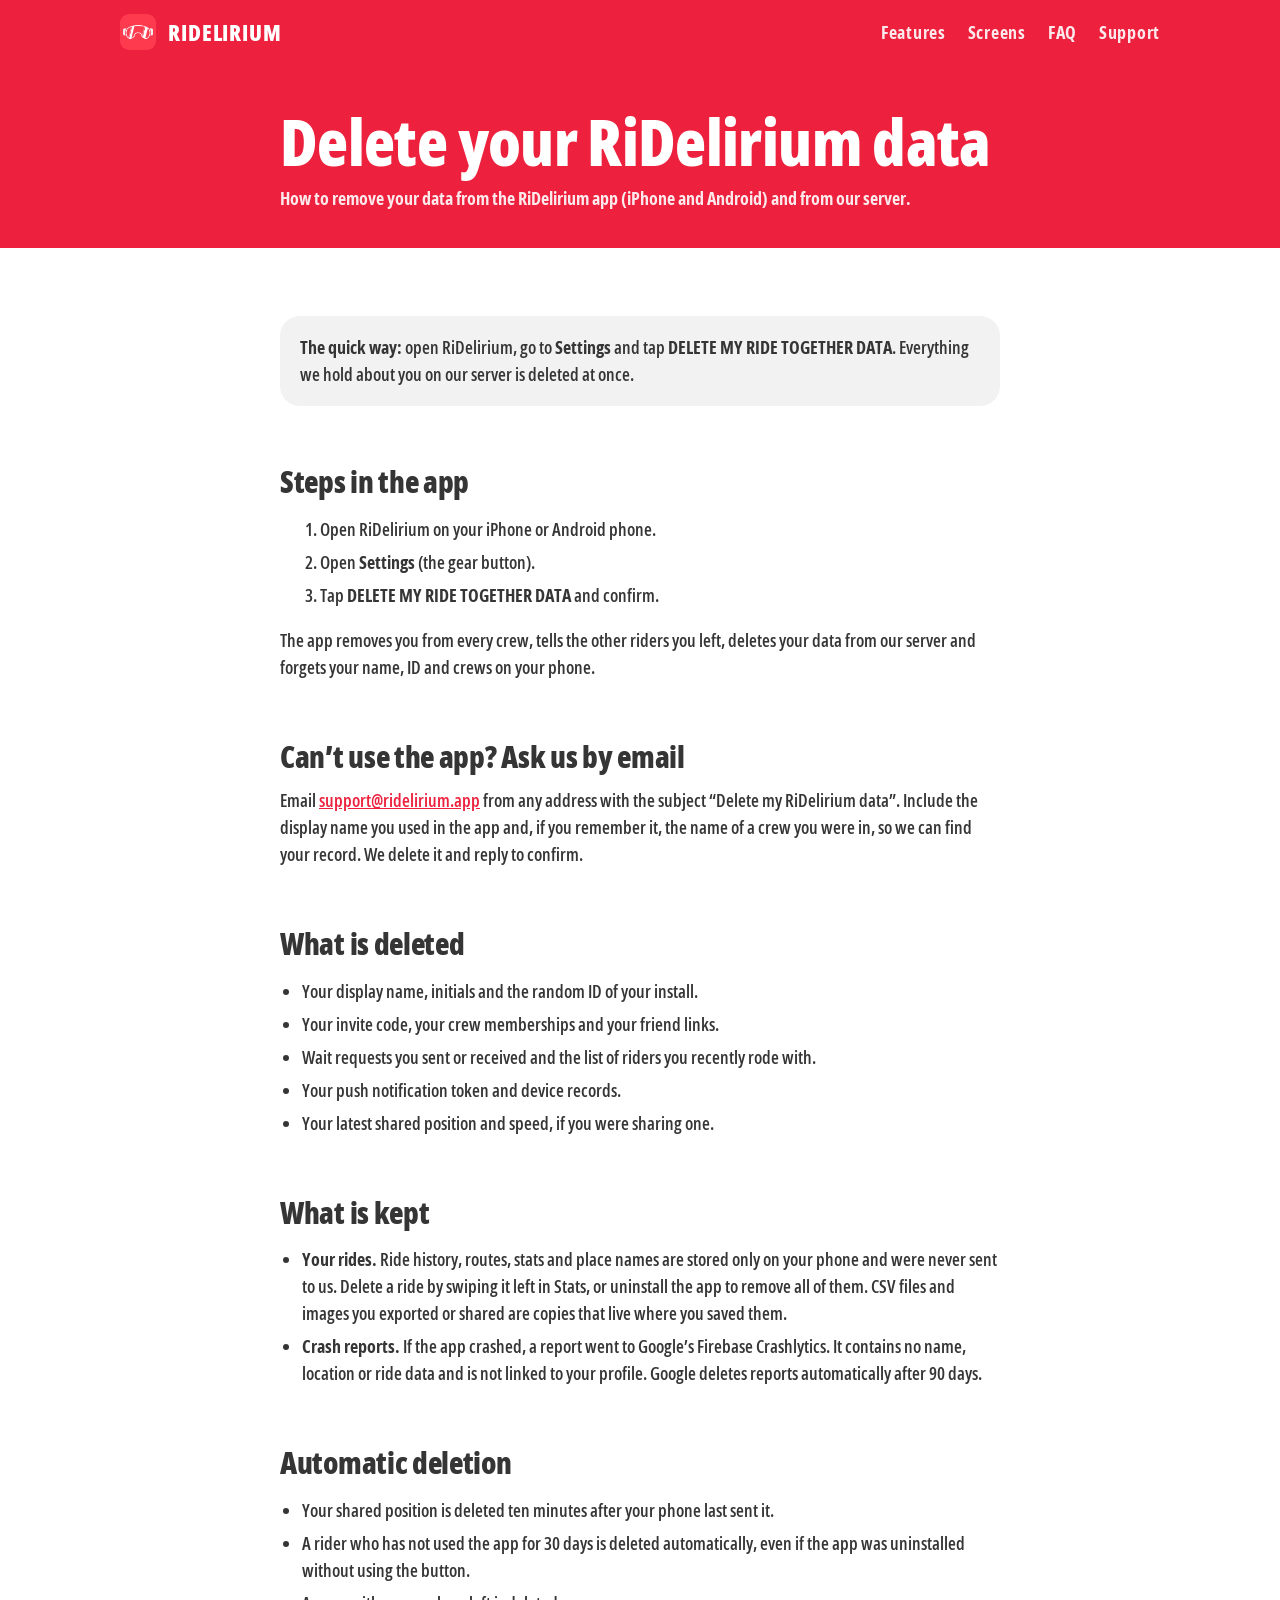
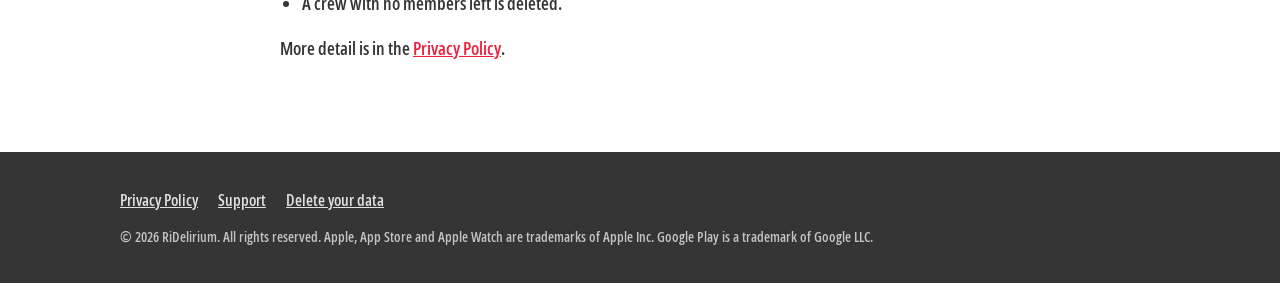
==== RiDelirium-Web/delete-data.html @ 4a427552 "Add on-device AI ride insights and lower Android minSdk to 24 - Add AiInsights (Gemini Nano via ML K" ====
<!doctype html>
<html lang="en">
<head>
<meta charset="utf-8">
<meta name="viewport" content="width=device-width, initial-scale=1">
<title>Delete your data — RiDelirium</title>
<meta name="description" content="How to delete your RiDelirium data, what is deleted and what is kept.">
<meta name="theme-color" content="#ED213D">
<link rel="icon" type="image/png" href="assets/favicon.png">
<link rel="apple-touch-icon" href="assets/apple-touch-icon.png">
<meta property="og:title" content="Delete your data — RiDelirium">
<meta property="og:description" content="How to delete your RiDelirium data, what is deleted and what is kept.">
<meta property="og:image" content="assets/icon-512.png">
<link rel="stylesheet" href="css/style.css">
</head>
<body>
<a class="skip" href="#main">Skip to content</a>
<header class="site-header">
  <div class="wrap">
    <a class="brand" href="index.html"><img src="assets/icon-512.png" alt="" width="36" height="36">RIDELIRIUM</a>
    <nav class="nav" aria-label="Main">
      <a class="hide-sm" href="index.html#features">Features</a>
      <a class="hide-sm" href="index.html#screens">Screens</a>
      <a href="index.html#faq">FAQ</a>
      <a href="support.html">Support</a>
    </nav>
  </div>
</header>

<main id="main">
<div class="doc-hero"><div class="wrap" style="max-width:760px"><h1>Delete your RiDelirium data</h1><p>How to remove your data from the RiDelirium app (iPhone and Android) and from our server.</p></div></div>
<div class="doc"><div class="wrap">

<div class="callout"><strong>The quick way:</strong> open RiDelirium, go to <strong>Settings</strong> and tap <strong>DELETE MY RIDE TOGETHER DATA</strong>. Everything we hold about you on our server is deleted at once.</div>

<h2>Steps in the app</h2>
<ol>
  <li>Open RiDelirium on your iPhone or Android phone.</li>
  <li>Open <strong>Settings</strong> (the gear button).</li>
  <li>Tap <strong>DELETE MY RIDE TOGETHER DATA</strong> and confirm.</li>
</ol>
<p>The app removes you from every crew, tells the other riders you left, deletes your data from our server and forgets your name, ID and crews on your phone.</p>

<h2>Can’t use the app? Ask us by email</h2>
<p>Email <a data-u="support" data-d="ridelirium.app" href="#" rel="nofollow">support [at] ridelirium.app</a> from any address with the subject “Delete my RiDelirium data”. Include the display name you used in the app and, if you remember it, the name of a crew you were in, so we can find your record. We delete it and reply to confirm.</p>

<h2>What is deleted</h2>
<ul>
  <li>Your display name, initials and the random ID of your install.</li>
  <li>Your invite code, your crew memberships and your friend links.</li>
  <li>Wait requests you sent or received and the list of riders you recently rode with.</li>
  <li>Your push notification token and device records.</li>
  <li>Your latest shared position and speed, if you were sharing one.</li>
</ul>

<h2>What is kept</h2>
<ul>
  <li><strong>Your rides.</strong> Ride history, routes, stats and place names are stored only on your phone and were never sent to us. Delete a ride by swiping it left in Stats, or uninstall the app to remove all of them. CSV files and images you exported or shared are copies that live where you saved them.</li>
  <li><strong>Crash reports.</strong> If the app crashed, a report went to Google’s Firebase Crashlytics. It contains no name, location or ride data and is not linked to your profile. Google deletes reports automatically after 90 days.</li>
</ul>

<h2>Automatic deletion</h2>
<ul>
  <li>Your shared position is deleted ten minutes after your phone last sent it.</li>
  <li>A rider who has not used the app for 30 days is deleted automatically, even if the app was uninstalled without using the button.</li>
  <li>A crew with no members left is deleted.</li>
</ul>

<p>More detail is in the <a href="privacy.html">Privacy Policy</a>.</p>

</div></div>
</main>
<footer class="site-footer">
  <div class="wrap">
    <div>
      <a href="privacy.html">Privacy Policy</a><a href="support.html">Support</a><a href="delete-data.html">Delete your data</a>
    </div>
    <small>© <span id="year">2026</span> RiDelirium. All rights reserved. Apple, App Store and Apple Watch are trademarks of Apple Inc. Google Play is a trademark of Google LLC.</small>
  </div>
</footer>
<script>document.getElementById("year").textContent = new Date().getFullYear();</script>
<script src="js/mail.js" defer></script>
</body>
</html>
---- RiDelirium-Web/css/style.css ----
/* RiDelirium — marketing site. Plain CSS, no build step. Tokens come from the app's design handoff. */

@font-face { font-family: "Open Sans Condensed"; font-weight: 600; font-display: swap;
  src: url("../assets/fonts/OpenSans-CondensedSemiBold.ttf") format("truetype"); }
@font-face { font-family: "Open Sans Condensed"; font-weight: 700; font-display: swap;
  src: url("../assets/fonts/OpenSans-CondensedBold.ttf") format("truetype"); }
@font-face { font-family: "Open Sans Condensed"; font-weight: 800; font-display: swap;
  src: url("../assets/fonts/OpenSans-CondensedExtraBold.ttf") format("truetype"); }

:root {
  --red: #ED213D;
  --charcoal: #353535;
  --secondary: #8A8A8A;
  --grey: #F2F2F2;
  --grey-text: #4D4D4D;
  --divider: #E8E8E8;
  --map: #141B24;
  --sun: #FFB340;
  --lift: #4DA3FF;
  --still: #B8B8B8;
  --user: #1A7CFF;
  --radius: 20px;
  --max: 1080px;
  --font: "Open Sans Condensed", "Arial Narrow", "Helvetica Neue", Arial, sans-serif;
}

*, *::before, *::after { box-sizing: border-box; }
html { scroll-behavior: smooth; -webkit-text-size-adjust: 100%; }
body { margin: 0; font-family: var(--font); font-weight: 600; color: var(--charcoal); background: #fff; line-height: 1.5; font-size: 18px; }
img { max-width: 100%; display: block; }
a { color: var(--red); }
h1, h2, h3 { font-weight: 800; line-height: 1.05; margin: 0 0 .5em; letter-spacing: -.01em; }
p { margin: 0 0 1em; }
.wrap { max-width: var(--max); margin: 0 auto; padding: 0 20px; }
.kicker { font-weight: 700; letter-spacing: .08em; text-transform: uppercase; font-size: 14px; color: var(--red); margin-bottom: 10px; }
.skip { position: absolute; left: -999px; }
.skip:focus { left: 12px; top: 12px; background: #fff; padding: 8px 12px; z-index: 10; }

/* ---------- Header ---------- */
.site-header { background: var(--red); color: #fff; }
.site-header .wrap { display: flex; align-items: center; justify-content: space-between; height: 64px; }
.brand { display: flex; align-items: center; gap: 12px; color: #fff; text-decoration: none; font-weight: 800; font-size: 22px; letter-spacing: .04em; }
.brand img { width: 36px; height: 36px; border-radius: 9px; }
.nav { display: flex; gap: 22px; }
.nav a { color: #fff; text-decoration: none; font-weight: 700; letter-spacing: .04em; opacity: .9; }
.nav a:hover, .nav a:focus-visible { opacity: 1; text-decoration: underline; }
@media (max-width: 560px) { .nav a.hide-sm { display: none; } .nav { gap: 16px; } }

/* ---------- Hero ---------- */
.hero { background: var(--red); color: #fff; overflow: hidden; }
.hero .wrap { display: grid; gap: 40px; padding-top: 40px; padding-bottom: 0; align-items: end; }
.hero-copy { padding-bottom: 40px; }
.hero h1 { font-size: clamp(48px, 9vw, 92px); letter-spacing: -.02em; line-height: .95; }
.hero p.lead { font-size: clamp(20px, 3vw, 26px); font-weight: 700; max-width: 30ch; opacity: .95; }
.hero-phone { justify-self: center; margin-bottom: -90px; }
@media (min-width: 860px) {
  .hero .wrap { grid-template-columns: 1.1fr .9fr; padding-top: 72px; }
  .hero-copy { padding-bottom: 96px; }
}

/* ---------- Store buttons ---------- */
.stores { display: flex; flex-wrap: wrap; gap: 12px; margin-top: 28px; }
.store { display: inline-flex; flex-direction: column; justify-content: center; min-width: 190px; height: 64px; padding: 0 22px; border-radius: 18px;
  background: #fff; color: var(--charcoal); text-decoration: none; transition: transform .12s, filter .12s; }
.store small { font-size: 12px; font-weight: 700; letter-spacing: .08em; color: var(--secondary); text-transform: uppercase; line-height: 1.1; }
.store strong { font-size: 24px; font-weight: 800; line-height: 1.1; }
.store:hover { transform: translateY(-2px); }
.store:active { filter: brightness(.95); }
.store.dark { background: var(--charcoal); color: #fff; }
.store.dark small { color: rgba(255,255,255,.7); }
.cta .store { background: var(--red); color: #fff; }
.cta .store small { color: rgba(255,255,255,.8); }
.cta .store.dark { background: var(--charcoal); }
.note-soon { font-size: 14px; opacity: .85; margin-top: 12px; }

/* ---------- Sections ---------- */
section { padding: 72px 0; }
section.tinted { background: var(--grey); }
section h2 { font-size: clamp(34px, 5vw, 52px); }
.sub { color: var(--grey-text); font-weight: 600; max-width: 56ch; font-size: 20px; }
.first-after-hero { padding-top: 150px; }

.features { display: grid; gap: 16px; margin-top: 36px; grid-template-columns: repeat(auto-fit, minmax(300px, 1fr)); }
.card { background: #fff; border-radius: 28px; padding: 26px 24px; box-shadow: 0 14px 40px rgba(0,0,0,.08); }
section:not(.tinted) .card { background: var(--grey); box-shadow: none; }
.card .ico { width: 44px; height: 44px; border-radius: 14px; background: var(--red); color: #fff; display: grid; place-items: center; font-size: 22px; font-weight: 800; margin-bottom: 14px; }
.card h3 { font-size: 24px; margin-bottom: 6px; }
.card p { margin: 0; color: var(--grey-text); }

.split { display: grid; gap: 40px; align-items: center; }
@media (min-width: 860px) { .split { grid-template-columns: 1fr 1fr; } .split.flip .split-media { order: -1; } }
.split-media { display: flex; justify-content: center; gap: 18px; }
.checks { list-style: none; padding: 0; margin: 20px 0 0; }
.checks li { padding-left: 34px; position: relative; margin-bottom: 12px; }
.checks li::before { content: ""; position: absolute; left: 0; top: 4px; width: 20px; height: 20px; border-radius: 50%; background: var(--red); }
.checks li::after { content: ""; position: absolute; left: 7px; top: 8px; width: 5px; height: 9px; border: solid #fff; border-width: 0 2.5px 2.5px 0; transform: rotate(45deg); }

.gallery { display: flex; gap: 24px; overflow-x: auto; padding: 8px 20px 30px; scroll-snap-type: x mandatory; justify-content: flex-start; -webkit-overflow-scrolling: touch; }
.gallery > figure { margin: 0; flex: 0 0 auto; scroll-snap-align: center; text-align: center; }
.gallery figcaption { margin-top: 14px; font-weight: 700; letter-spacing: .06em; text-transform: uppercase; font-size: 14px; color: var(--grey-text); }
/* Centred when it fits, scrollable from the first phone when it doesn't (justify-content: center would cut off the left edge). */
.gallery > figure:first-child { margin-left: auto; }
.gallery > figure:last-child { margin-right: auto; }

.faq details { border-bottom: 1px solid var(--divider); padding: 18px 0; }
.faq summary { cursor: pointer; font-weight: 800; font-size: 22px; list-style: none; display: flex; justify-content: space-between; gap: 16px; }
.faq summary::-webkit-details-marker { display: none; }
.faq summary::after { content: "+"; color: var(--red); font-size: 28px; line-height: 1; }
.faq details[open] summary::after { content: "–"; }
.faq details p { margin: 12px 0 0; color: var(--grey-text); max-width: 64ch; }

.cta { text-align: center; background: var(--grey); }
.cta .stores { justify-content: center; }

/* ---------- Footer ---------- */
.site-footer { background: var(--charcoal); color: #fff; padding: 36px 0; font-size: 16px; }
.site-footer .wrap { display: flex; flex-wrap: wrap; gap: 14px 28px; justify-content: space-between; align-items: center; }
.site-footer a { color: #fff; opacity: .85; margin-right: 20px; }
.site-footer small { opacity: .7; font-size: 14px; }

/* ---------- Document pages (privacy, support) ---------- */
.doc-hero { background: var(--red); color: #fff; padding: 44px 0 36px; }
.doc-hero h1 { font-size: clamp(40px, 7vw, 64px); margin: 0; }
.doc-hero p { margin: 10px 0 0; font-weight: 700; opacity: .9; }
.doc { padding: 48px 0 72px; }
.doc .wrap { max-width: 760px; }
.doc h2 { font-size: 30px; margin-top: 2em; }
.doc h3 { font-size: 22px; margin-top: 1.4em; }
.doc ul { padding-left: 22px; }
.doc li { margin-bottom: 6px; }
.doc table { width: 100%; border-collapse: collapse; margin: 16px 0 24px; font-size: 17px; }
.doc th, .doc td { text-align: left; vertical-align: top; padding: 10px 12px; border-bottom: 1px solid var(--divider); }
.doc th { font-weight: 800; background: var(--grey); }
.doc .table-wrap { overflow-x: auto; }
.callout { background: var(--grey); border-radius: 20px; padding: 18px 20px; margin: 20px 0; }
.todo { background: #FFF4D6; border: 1px dashed var(--sun); border-radius: 12px; padding: 10px 14px; font-size: 15px; margin: 16px 0; }

/* ---------- Phone mockups (HTML/CSS stand-ins for screenshots) ---------- */
.phone { width: 270px; height: 560px; border-radius: 44px; background: #111; padding: 9px; box-shadow: 0 30px 60px rgba(0,0,0,.35); flex: 0 0 auto; position: relative; }
.phone.sm { width: 240px; height: 500px; border-radius: 40px; }
.screen { text-align: left; width: 100%; height: 100%; border-radius: 36px; overflow: hidden; position: relative; background: #fff; font-size: 12px; line-height: 1.2; color: var(--charcoal); }
.island { position: absolute; top: 9px; left: 50%; width: 76px; height: 20px; margin-left: -38px; border-radius: 12px; background: #000; z-index: 5; }
.m-header { background: var(--red); color: #fff; padding: 40px 14px 14px; }
.m-kicker { font-weight: 700; letter-spacing: .04em; font-size: 11px; text-transform: uppercase; }
.m-hero { display: flex; align-items: flex-end; gap: 6px; margin-top: 4px; }
.m-hero b { font-size: 56px; font-weight: 800; line-height: .9; letter-spacing: -.02em; }
.m-hero span { font-weight: 700; font-size: 12px; padding-bottom: 5px; line-height: 1.2; }
.m-line { font-weight: 700; font-size: 10px; letter-spacing: .04em; opacity: .9; margin-top: 4px; text-transform: uppercase; }
.m-map { background: var(--map); position: absolute; left: 0; right: 0; }
.m-map svg { width: 100%; height: 100%; display: block; }
.m-card { position: absolute; left: 8px; right: 8px; bottom: 74px; background: #fff; border-radius: 20px; padding: 12px 12px 10px; box-shadow: 0 10px 28px rgba(0,0,0,.4); }
.m-rec { color: var(--red); font-weight: 700; font-size: 10px; letter-spacing: .04em; display: flex; align-items: center; gap: 5px; }
.m-rec i { width: 6px; height: 6px; border-radius: 50%; background: var(--red); display: inline-block; }
.m-speed { font-size: 52px; font-weight: 800; line-height: .95; letter-spacing: -.02em; margin: 3px 0 8px; }
.m-speed small { font-size: 13px; color: var(--secondary); font-weight: 700; letter-spacing: 0; margin-left: 4px; }
.m-cols { display: grid; grid-template-columns: repeat(3, 1fr); gap: 6px; margin-bottom: 10px; }
.m-cols span { display: block; font-size: 8.5px; letter-spacing: .04em; color: var(--secondary); font-weight: 700; }
.m-cols b { font-size: 15px; font-weight: 800; white-space: nowrap; }
.m-btns { display: flex; gap: 6px; }
.m-btn { height: 40px; border-radius: 13px; display: grid; place-items: center; font-weight: 700; font-size: 14px; background: var(--grey); color: var(--grey-text); flex: 1; }
.m-btn.red { background: var(--red); color: #fff; flex: 1.4; }
.m-tabbar { position: absolute; left: 8px; right: 54px; bottom: 12px; height: 40px; background: var(--red); border-radius: 18px; display: flex; align-items: center; gap: 4px; padding: 0 5px; color: #fff; font-weight: 700; font-size: 12px; letter-spacing: .03em; }
.m-tab { flex: 1; height: 30px; border-radius: 13px; display: grid; place-items: center; opacity: .8; }
.m-tab.on { background: rgba(0,0,0,.2); opacity: 1; }
.m-gear { position: absolute; right: 8px; bottom: 12px; width: 40px; height: 40px; border-radius: 50%; background: var(--red); display: grid; place-items: center; box-shadow: 0 5px 12px rgba(0,0,0,.3); }
.m-gear i { width: 26px; height: 26px; display: block; background: url("data:image/svg+xml,%3Csvg xmlns=%22http://www.w3.org/2000/svg%22 width=%22100%22 height=%22100%22 viewBox=%220 0 100 100%22%3E%3Cpath fill-rule=%22evenodd%22 fill=%22%23fff%22 d=%22M50.00 8.00 L55.26 8.33 L58.99 2.85 L70.44 6.57 L70.23 13.20 L74.69 16.02 L78.75 19.38 L84.99 17.14 L92.06 26.88 L88.00 32.12 L89.94 37.02 L91.26 42.13 L97.62 43.98 L97.62 56.02 L91.26 57.87 L89.94 62.98 L88.00 67.88 L92.06 73.12 L84.99 82.86 L78.75 80.62 L74.69 83.98 L70.23 86.80 L70.44 93.43 L58.99 97.15 L55.26 91.67 L50.00 92.00 L44.74 91.67 L41.01 97.15 L29.56 93.43 L29.77 86.80 L25.31 83.98 L21.25 80.62 L15.01 82.86 L7.94 73.12 L12.00 67.88 L10.06 62.98 L8.74 57.87 L2.38 56.02 L2.38 43.98 L8.74 42.13 L10.06 37.02 L12.00 32.12 L7.94 26.88 L15.01 17.14 L21.25 19.38 L25.31 16.02 L29.77 13.20 L29.56 6.57 L41.01 2.85 L44.74 8.33Z M88.00 50.00 A38 38 0 1 0 12.00 50.00 A38 38 0 1 0 88.00 50.00Z%22/%3E%3Cg transform=%22translate%2820 20%29 scale%282.5%29%22 fill=%22none%22 stroke=%22%23fff%22 stroke-width=%222.4%22 stroke-linecap=%22round%22 stroke-linejoin=%22round%22%3E%3Ccircle cx=%2212.5%22 cy=%224%22 r=%222.3%22 fill=%22%23fff%22 stroke=%22none%22%3E%3C/circle%3E%3Cpath d=%22M12.3 7.5v4.6%22%3E%3C/path%3E%3Cpath d=%22M6.8 9.6l5.5-.6 5.4-1.4%22%3E%3C/path%3E%3Cpath d=%22M12.3 12.1 9.2 14.6l-.6 3.6M12.3 12.1l3.1 2 .5 3.3%22%3E%3C/path%3E%3Cpath d=%22M3 19.6 21 16.6%22 stroke-width=%222.8%22%3E%3C/path%3E%3C/g%3E%3C/svg%3E") center / contain no-repeat; }
.m-crew { position: absolute; top: 38px; left: 10px; right: 10px; height: 36px; background: #fff; border-radius: 99px; display: flex; align-items: center; gap: 8px; padding: 0 12px 0 5px; box-shadow: 0 5px 14px rgba(0,0,0,.35); }
.m-crew .av { display: flex; }
.m-crew .av i { width: 24px; height: 24px; border-radius: 50%; border: 2px solid #fff; margin-left: -8px; display: block; }
.m-crew .av i:first-child { margin-left: 0; }
.m-crew b { display: block; font-size: 11px; font-weight: 800; white-space: nowrap; }
.m-crew span { display: block; font-size: 8px; font-weight: 700; color: var(--secondary); letter-spacing: .04em; }
.m-crew .ch { margin-left: auto; width: 6px; height: 6px; border: solid #BDBDBD; border-width: 2px 2px 0 0; transform: rotate(45deg); }
.m-tag { position: absolute; display: flex; align-items: center; gap: 4px; background: #fff; border-radius: 99px; padding: 2px 7px 2px 2px; box-shadow: 0 3px 8px rgba(0,0,0,.45); transform: translate(-50%, -100%); }
.m-tag i { width: 16px; height: 16px; border-radius: 50%; display: block; }
.m-tag b { font-size: 8.5px; font-weight: 800; line-height: 1; }
.m-tag span { display: block; font-size: 6.5px; font-weight: 700; }
.m-idle { display: flex; justify-content: space-between; gap: 8px; margin-bottom: 12px; }
.m-idle span { display: block; font-size: 8.5px; letter-spacing: .04em; color: var(--secondary); font-weight: 700; }
.m-idle b { font-size: 19px; font-weight: 800; white-space: nowrap; display: flex; align-items: center; gap: 4px; }
.m-idle b i { width: 6px; height: 6px; border-radius: 50%; background: #30D158; display: block; }
.m-idle em { display: block; font-style: normal; font-size: 8px; font-weight: 700; color: var(--secondary); letter-spacing: .04em; margin-top: 2px; }
.m-idle .r { text-align: right; } .m-idle .r b { justify-content: flex-end; }
.m-start { height: 44px; border-radius: 14px; background: var(--red); color: #fff; display: flex; align-items: center; justify-content: center; gap: 7px; font-weight: 700; font-size: 15px; white-space: nowrap; padding: 0 10px; }
.m-start i { width: 10px; height: 10px; border-radius: 50%; background: #fff; display: block; flex: none; }
.m-start small { font-size: 9px; }
.m-pin { position: absolute; right: 10px; width: 34px; height: 34px; border-radius: 50%; background: #fff; display: grid; place-items: center; box-shadow: 0 4px 10px rgba(0,0,0,.35); }
.m-pin i { width: 12px; height: 12px; border-radius: 99px 99px 99px 0; transform: rotate(-45deg); background: var(--charcoal); display: block; }
.m-row { display: flex; align-items: center; gap: 9px; height: 52px; padding: 0 12px; border-bottom: 1px solid var(--divider); }
.m-row .d { font-size: 26px; font-weight: 700; width: 30px; text-align: right; }
.m-row .mo { width: 26px; font-size: 10px; font-weight: 700; color: var(--red); line-height: 1.2; }
.m-row .mo em { display: block; font-style: normal; color: var(--secondary); font-size: 9px; font-weight: 600; }
.m-row .nm { flex: 1; font-size: 12px; font-weight: 700; line-height: 1.25; }
.m-row .nm em { display: block; font-style: normal; color: var(--secondary); font-size: 10px; font-weight: 600; }
.m-row .ch { width: 7px; height: 7px; border: solid var(--chevron, #BDBDBD); border-width: 2px 2px 0 0; transform: rotate(45deg); }
.m-legend { position: absolute; left: 8px; bottom: 8px; background: rgba(0,0,0,.55); color: #fff; border-radius: 99px; padding: 4px 9px; font-size: 8.5px; font-weight: 700; letter-spacing: .04em; display: flex; gap: 8px; }
.m-legend i { display: inline-block; width: 6px; height: 6px; border-radius: 50%; margin-right: 4px; }
.m-chips { display: flex; gap: 4px; margin-top: 8px; }
.m-chips span { flex: 1; height: 32px; border-radius: 11px; display: grid; place-items: center; background: var(--grey); color: var(--grey-text); font-weight: 800; font-size: 12px; }
.m-chips span.on { background: var(--charcoal); color: #fff; }
.m-slider { height: 4px; border-radius: 4px; background: var(--divider); margin: 10px 0 4px; position: relative; }
.m-slider::before { content: ""; position: absolute; left: 0; top: 0; bottom: 0; width: 42%; border-radius: 4px; background: var(--red); }
.m-slider::after { content: ""; position: absolute; left: 42%; top: -5px; width: 14px; height: 14px; margin-left: -7px; border-radius: 50%; background: #fff; box-shadow: 0 1px 4px rgba(0,0,0,.35); }
.m-time { display: flex; justify-content: space-between; font-weight: 700; font-size: 11px; }
.m-time span:last-child { color: var(--secondary); }
.m-play { display: flex; gap: 5px; margin-top: 8px; }
.m-play .p { width: 44px; height: 32px; border-radius: 11px; background: var(--red); color: #fff; display: grid; place-items: center; font-size: 12px; }
.m-play .r { width: 38px; height: 32px; border-radius: 11px; background: var(--grey); display: grid; place-items: center; color: var(--grey-text); font-size: 14px; }
.m-play .m-chips { margin: 0; flex: 1; }
.m-play .m-chips span { height: 32px; font-size: 10px; }

@media (prefers-reduced-motion: reduce) { html { scroll-behavior: auto; } .store { transition: none; } }
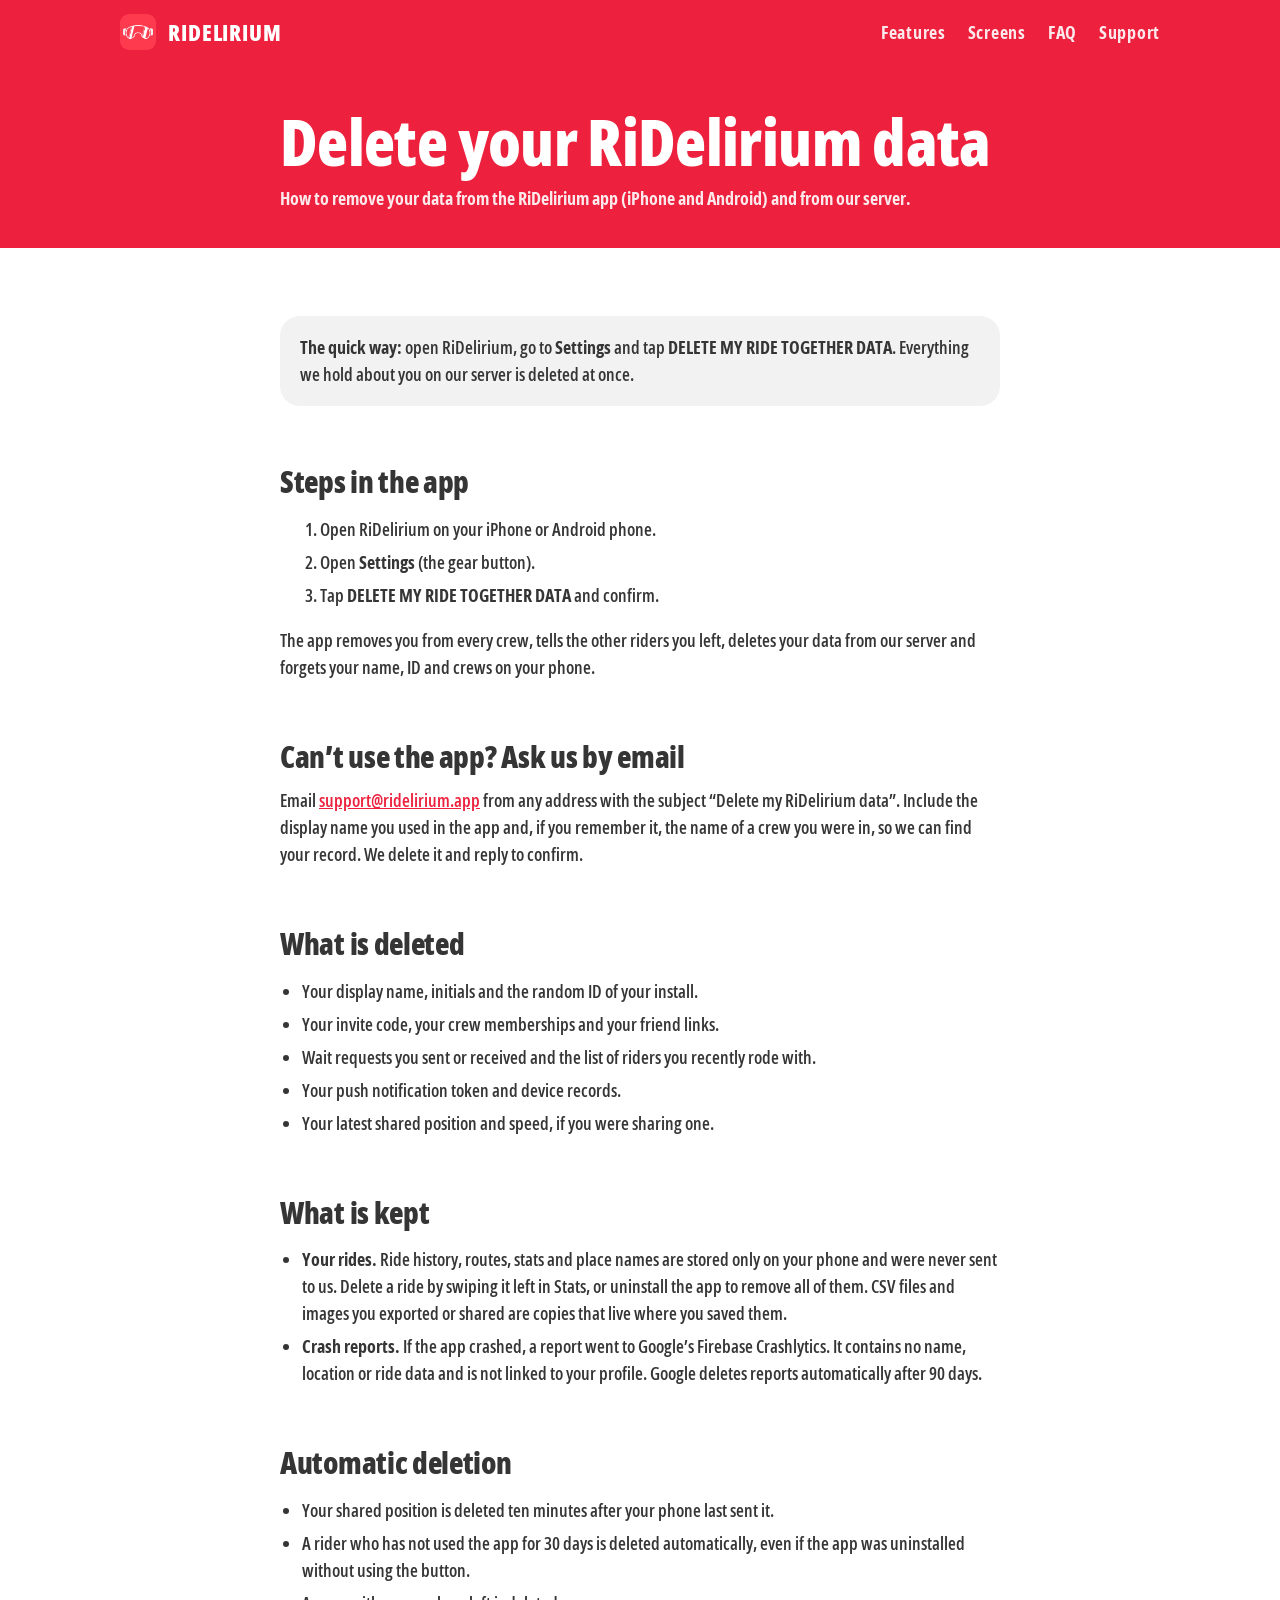
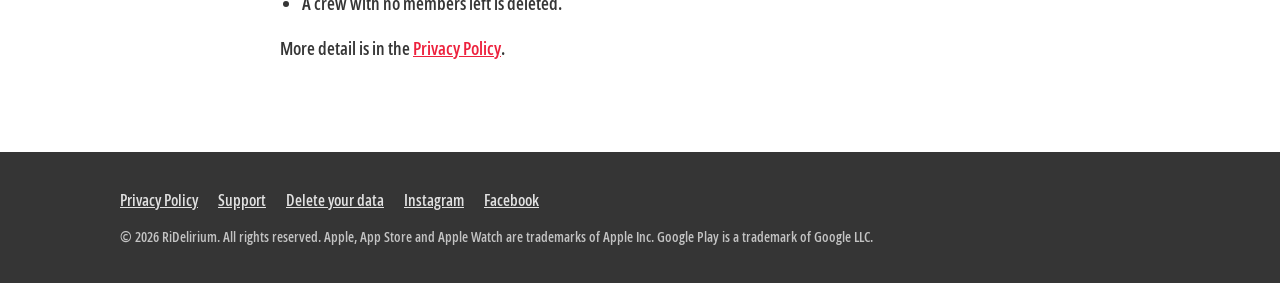
==== commit 1bf74b22: "Add social links and a sport-aware settings label - Link Instagram and Facebook in the web footers a" ====
--- a/RiDelirium-Web/delete-data.html
+++ b/RiDelirium-Web/delete-data.html
@@ -73,7 +73,7 @@
 <footer class="site-footer">
   <div class="wrap">
     <div>
-      <a href="privacy.html">Privacy Policy</a><a href="support.html">Support</a><a href="delete-data.html">Delete your data</a>
+      <a href="privacy.html">Privacy Policy</a><a href="support.html">Support</a><a href="delete-data.html">Delete your data</a><a href="https://www.instagram.com/ridelirium.app/" rel="me noopener">Instagram</a><a href="https://www.facebook.com/profile.php?id=61596767940656" rel="me noopener">Facebook</a>
     </div>
     <small>© <span id="year">2026</span> RiDelirium. All rights reserved. Apple, App Store and Apple Watch are trademarks of Apple Inc. Google Play is a trademark of Google LLC.</small>
   </div>
--- a/RiDelirium-Web/css/style.css
+++ b/RiDelirium-Web/css/style.css
@@ -115,7 +115,8 @@
 /* ---------- Footer ---------- */
 .site-footer { background: var(--charcoal); color: #fff; padding: 36px 0; font-size: 16px; }
 .site-footer .wrap { display: flex; flex-wrap: wrap; gap: 14px 28px; justify-content: space-between; align-items: center; }
-.site-footer a { color: #fff; opacity: .85; margin-right: 20px; }
+.site-footer .wrap > div { display: flex; flex-wrap: wrap; gap: 8px 20px; }
+.site-footer a { color: #fff; opacity: .85; }
 .site-footer small { opacity: .7; font-size: 14px; }
 
 /* ---------- Document pages (privacy, support) ---------- */
